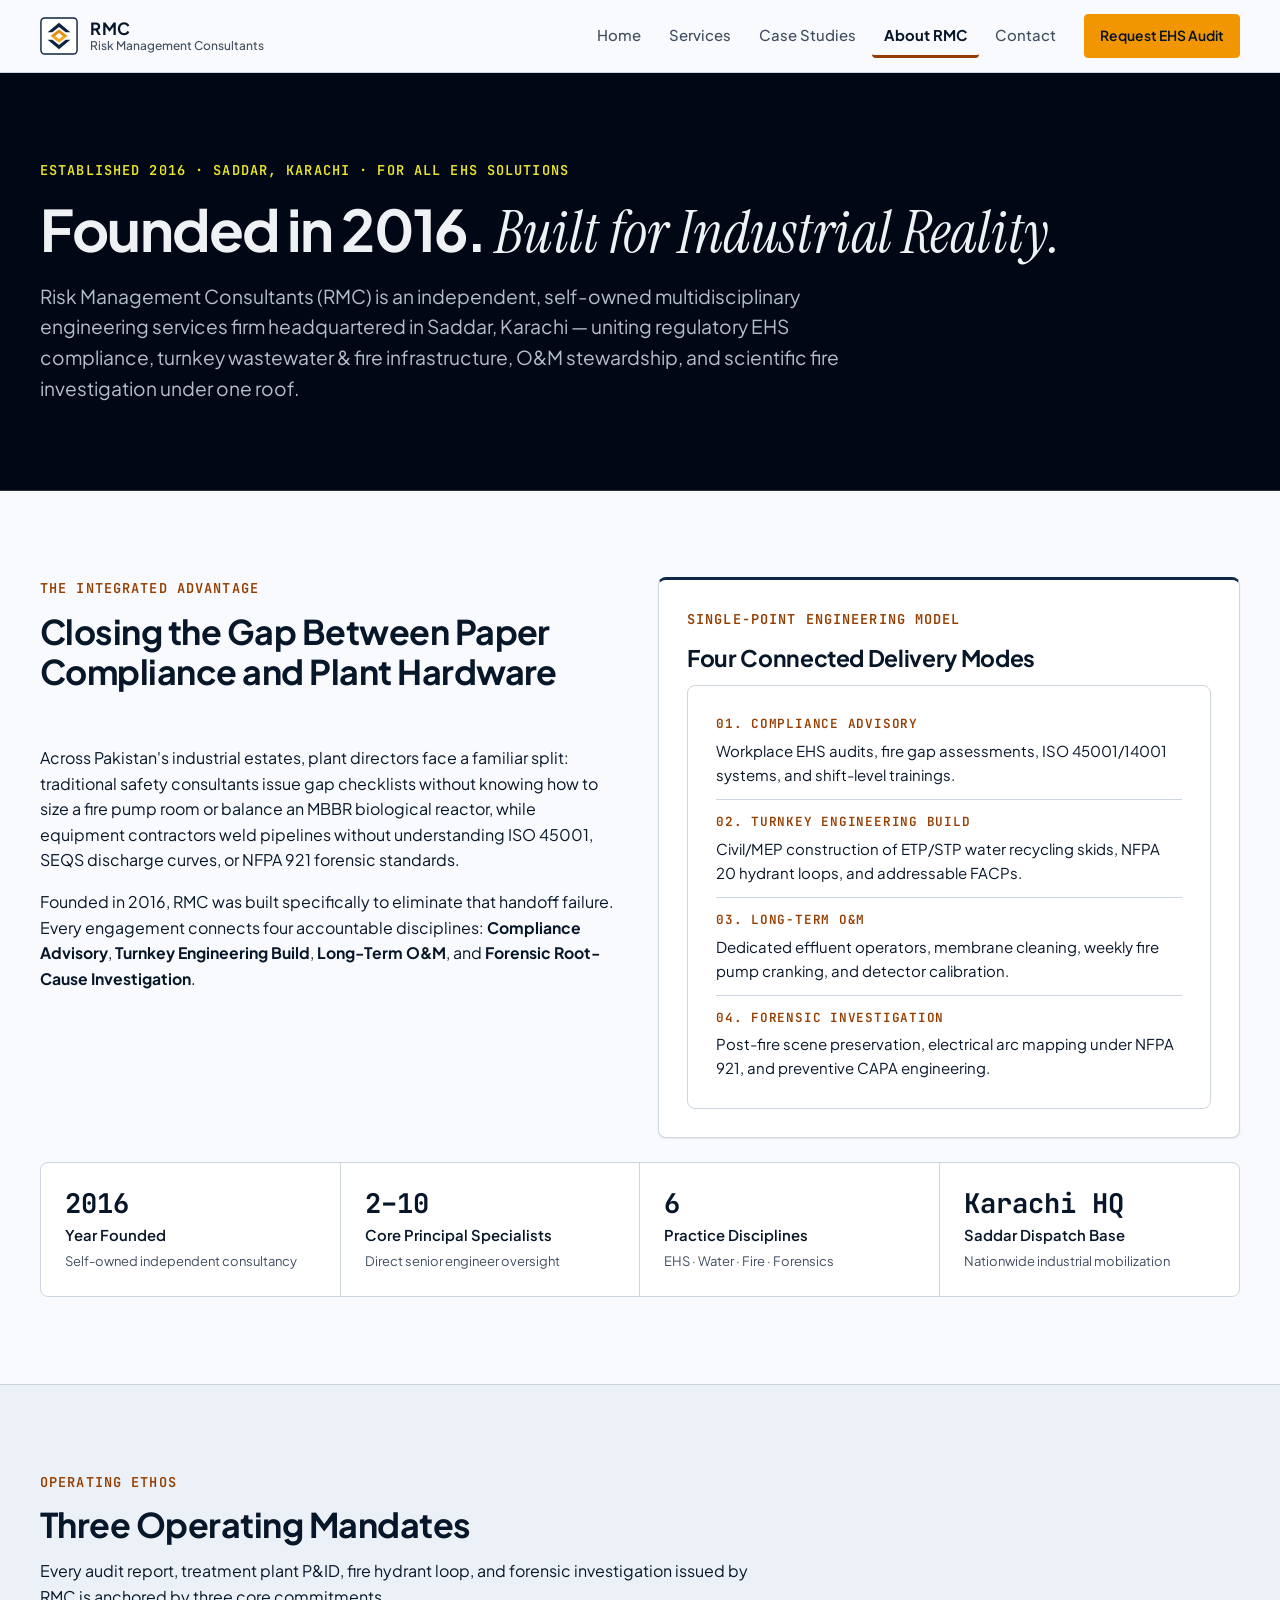
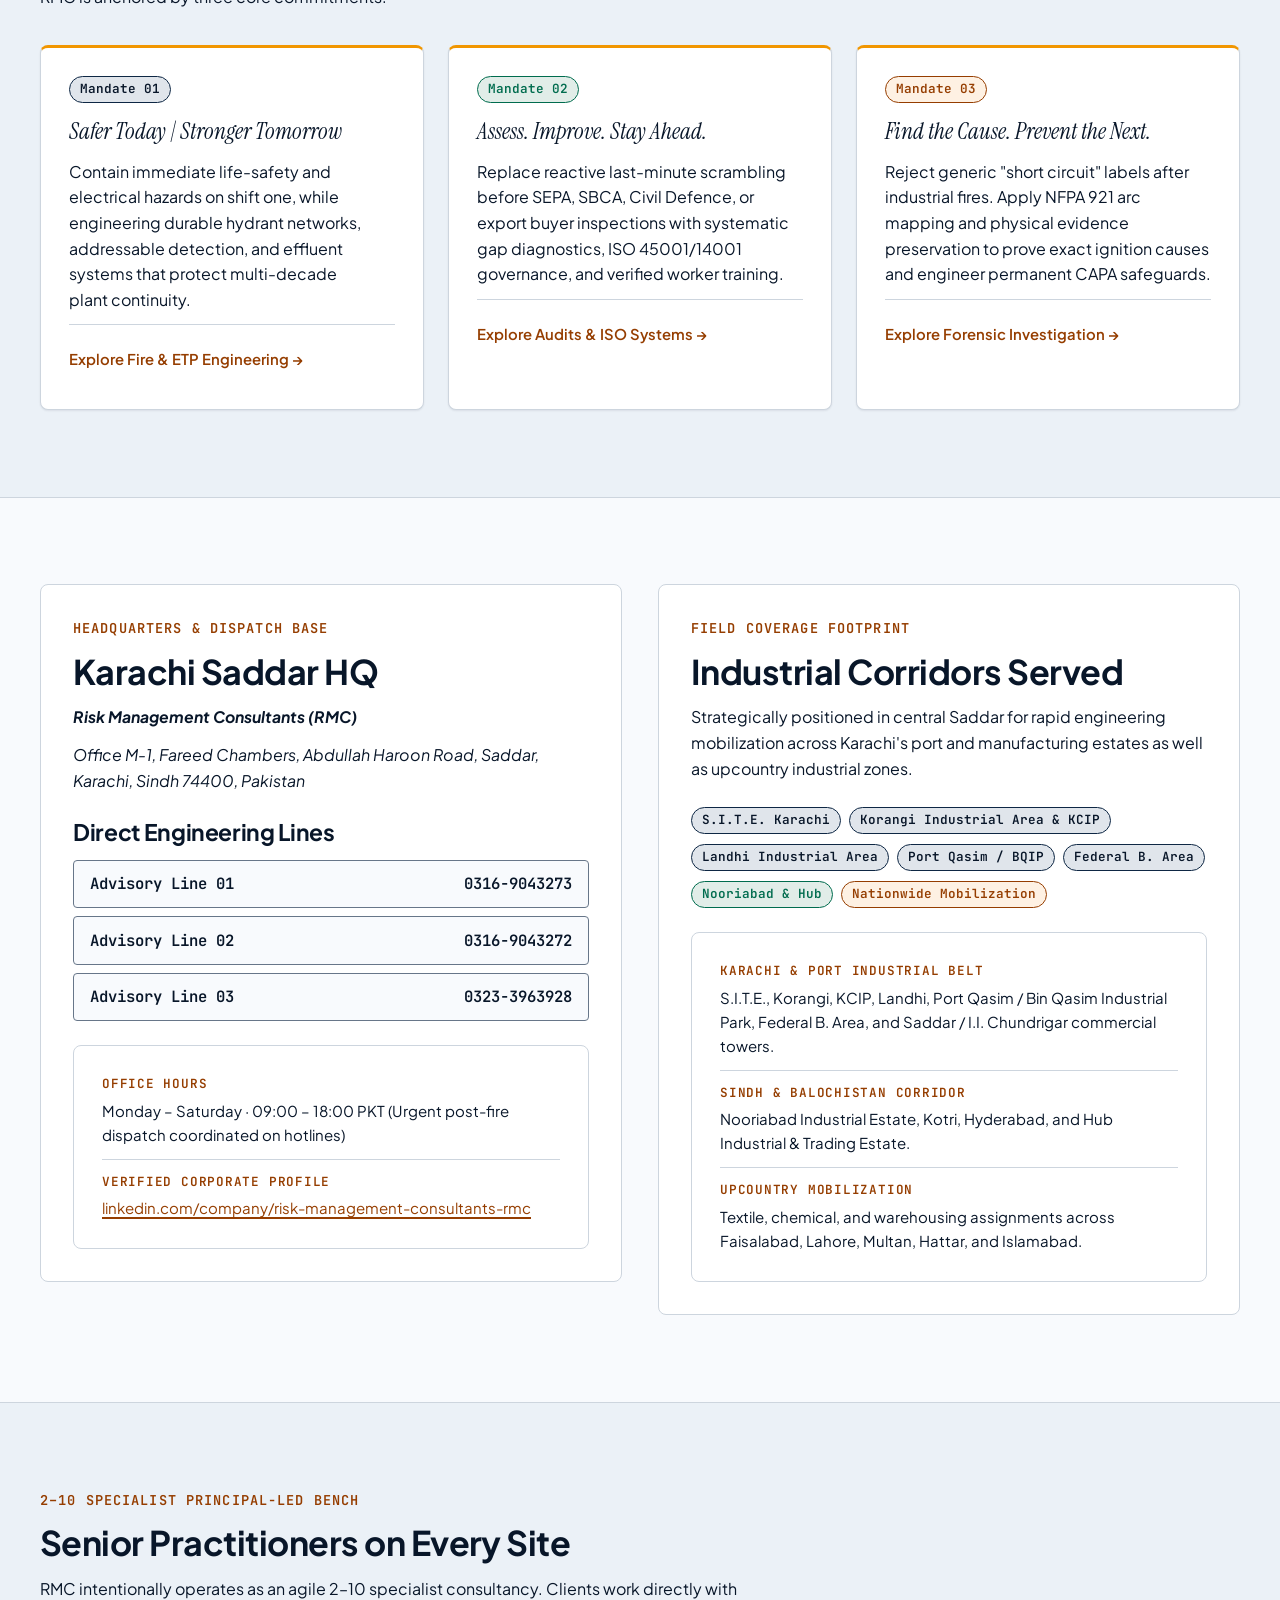
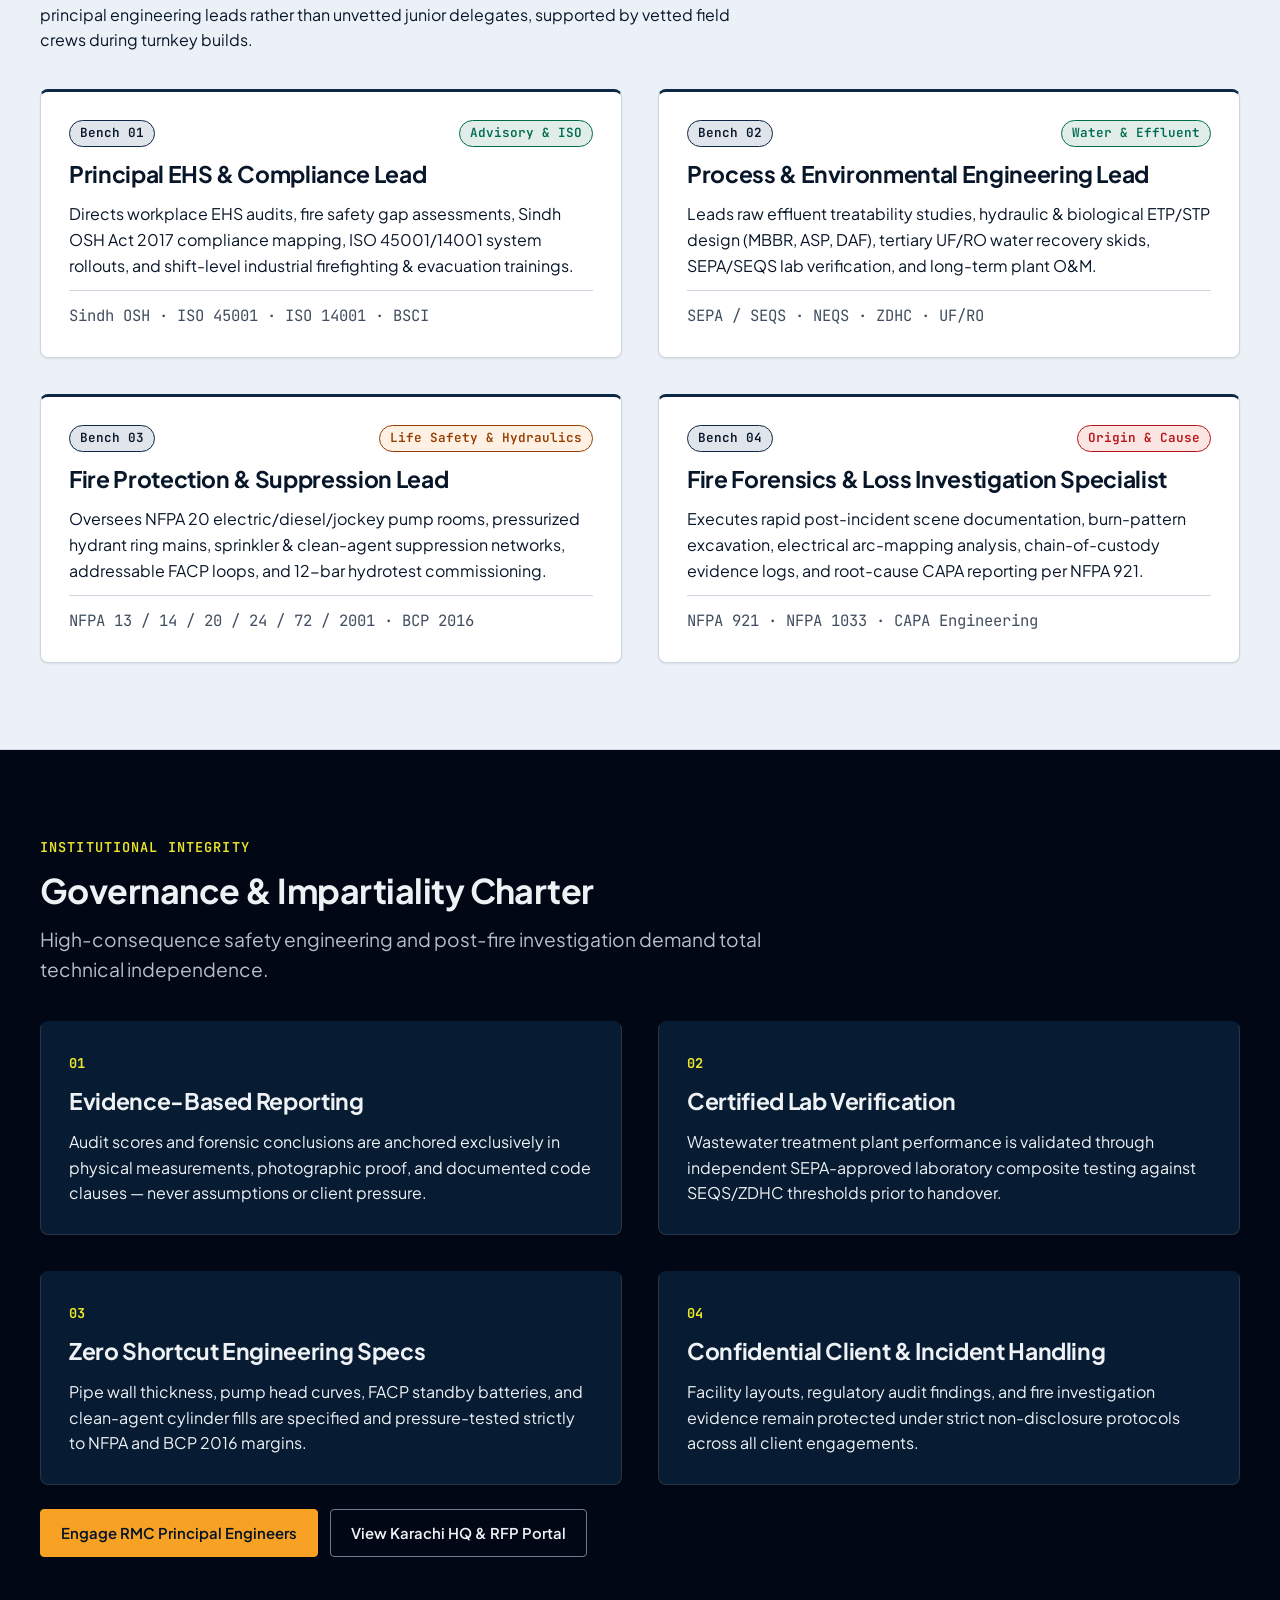
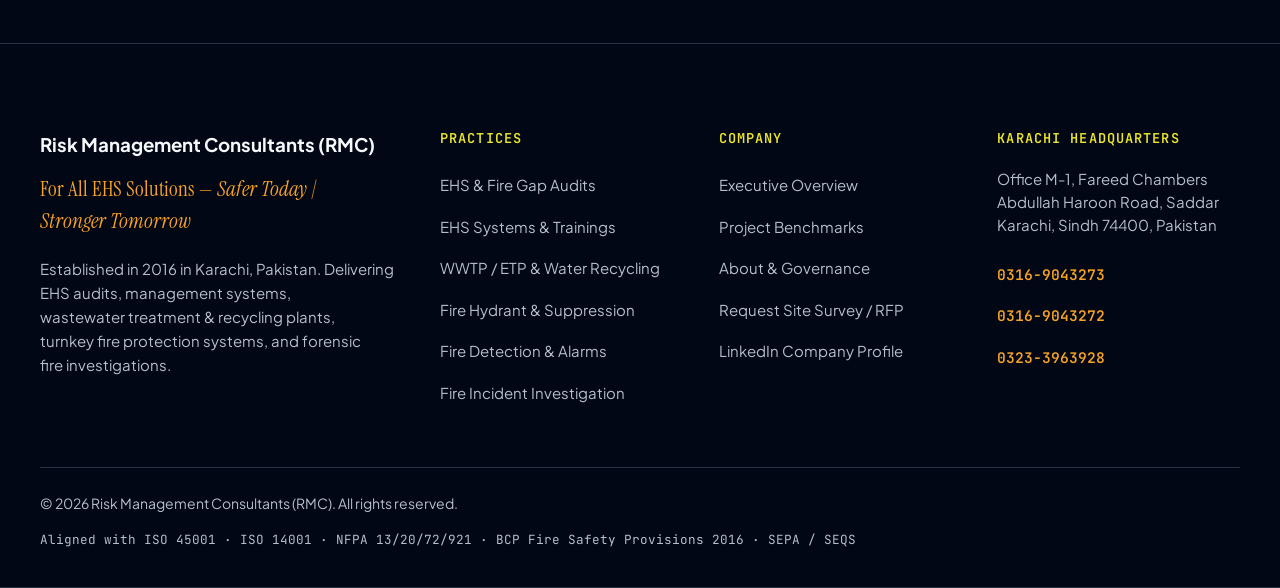
==== about.html @ 57f027bb "Initial release: Risk Management Consultants (RMC) multi-page website" ====
<!DOCTYPE html>
<html lang="en">
<head>
  <meta charset="utf-8">
  <meta name="viewport" content="width=device-width, initial-scale=1.0">
  <meta name="color-scheme" content="light dark">
  <title>About RMC &amp; Governance Charter | Risk Management Consultants (RMC)</title>
  <meta name="description" content="Established in 2016 in Saddar, Karachi, Risk Management Consultants (RMC) is a principal-led industrial EHS, wastewater treatment, fire protection engineering, and NFPA 921 fire investigation consultancy.">
  <link rel="icon" href="assets/favicon.svg" type="image/svg+xml">
  <link rel="preconnect" href="https://fonts.googleapis.com">
  <link rel="preconnect" href="https://fonts.gstatic.com" crossorigin>
  <link href="https://fonts.googleapis.com/css2?family=Instrument+Serif:ital@0;1&family=JetBrains+Mono:wght@400;500;600&family=Plus+Jakarta+Sans:wght@400;500;600;700&display=swap" rel="stylesheet">
  <link rel="expect" href="#main-content" blocking="render">
  <link rel="stylesheet" href="styles/main.css">
  <script type="module" src="scripts/main.js"></script>
</head>
<body>
  <a class="skip-link" href="#main-content">Skip to main content</a>

  <header class="site-header" id="site-header">
    <div class="header-inner container">
      <a class="site-logo" href="index.html" aria-label="Risk Management Consultants (RMC) — Home">
        <svg class="rmc-mark" width="38" height="38" viewBox="0 0 40 40" aria-hidden="true">
          <rect x="1" y="1" width="38" height="38" rx="4" fill="#FFFFFF" stroke="#0F223D" stroke-width="1.5"/>
          <polygon points="20,6 32,16 27,16 20,10.5 13,16 8,16" fill="#0F223D"/>
          <polygon points="20,13 29,20 24,20 20,16.8 16,20 11,20" fill="#E88D14"/>
          <polygon points="20,34 32,24 27,24 20,29.5 13,24 8,24" fill="#0F223D"/>
          <polygon points="20,27 29,20 24,20 20,23.2 16,20 11,20" fill="#F5A623"/>
        </svg>
        <span class="site-logo-text">
          <strong class="site-logo-abbr">RMC</strong>
          <span class="site-logo-sub">Risk Management Consultants</span>
        </span>
      </a>

      <nav class="site-nav" aria-label="Primary">
        <button
          class="menu-button"
          type="button"
          popovertarget="site-menu"
          popovertargetaction="toggle"
          aria-controls="site-menu"
        >
          <svg width="20" height="20" viewBox="0 0 24 24" fill="none" stroke="currentColor" stroke-width="2" aria-hidden="true">
            <line x1="3" y1="6" x2="21" y2="6"/>
            <line x1="3" y1="12" x2="21" y2="12"/>
            <line x1="3" y1="18" x2="21" y2="18"/>
          </svg>
          <span>Menu</span>
        </button>

        <ul id="site-menu" class="site-menu" popover="auto">
          <li><a href="index.html">Home</a></li>
          <li><a href="services.html">Services</a></li>
          <li><a href="case-studies.html">Case Studies</a></li>
          <li><a href="about.html" aria-current="page">About RMC</a></li>
          <li><a href="contact.html">Contact</a></li>
          <li class="site-menu-cta">
            <button
              type="button"
              class="btn btn--primary btn--sm"
              command="show-modal"
              commandfor="consultation-modal"
              data-open-consultation
            >
              Request EHS Audit
            </button>
          </li>
        </ul>
      </nav>
    </div>
  </header>

  <main id="main-content">
    <!-- Band 1: Page Hero -->
    <section class="band band--navy">
      <div class="container">
        <div class="stack-md">
          <p class="eyebrow">Established 2016 · Saddar, Karachi · For All EHS Solutions</p>
          <h1 class="display-title">Founded in 2016. <span class="serif-accent">Built for Industrial Reality.</span></h1>
          <p class="lead">
            Risk Management Consultants (RMC) is an independent, self-owned multidisciplinary engineering services firm
            headquartered in Saddar, Karachi — uniting regulatory EHS compliance, turnkey wastewater &amp; fire
            infrastructure, O&amp;M stewardship, and scientific fire investigation under one roof.
          </p>
        </div>
      </div>
    </section>

    <!-- Band 2: Who We Are & Integrated Advantage -->
    <section class="band band--surface">
      <div class="container">
        <div class="two-col-grid">
          <div class="prose">
            <div class="section-header">
              <p class="eyebrow">The Integrated Advantage</p>
              <h2>Closing the Gap Between Paper Compliance and Plant Hardware</h2>
            </div>
            <p>
              Across Pakistan's industrial estates, plant directors face a familiar split: traditional safety consultants
              issue gap checklists without knowing how to size a fire pump room or balance an MBBR biological reactor,
              while equipment contractors weld pipelines without understanding ISO 45001, SEQS discharge curves, or
              NFPA 921 forensic standards.
            </p>
            <p>
              Founded in 2016, RMC was built specifically to eliminate that handoff failure. Every engagement connects
              four accountable disciplines: <strong>Compliance Advisory</strong>, <strong>Turnkey Engineering Build</strong>,
              <strong>Long-Term O&amp;M</strong>, and <strong>Forensic Root-Cause Investigation</strong>.
            </p>
          </div>

          <div class="card">
            <p class="eyebrow">Single-Point Engineering Model</p>
            <h3>Four Connected Delivery Modes</h3>
            <dl class="spec-sheet">
              <div class="spec-row">
                <dt>01. Compliance Advisory</dt>
                <dd>Workplace EHS audits, fire gap assessments, ISO 45001/14001 systems, and shift-level trainings.</dd>
              </div>
              <div class="spec-row">
                <dt>02. Turnkey Engineering Build</dt>
                <dd>Civil/MEP construction of ETP/STP water recycling skids, NFPA 20 hydrant loops, and addressable FACPs.</dd>
              </div>
              <div class="spec-row">
                <dt>03. Long-Term O&amp;M</dt>
                <dd>Dedicated effluent operators, membrane cleaning, weekly fire pump cranking, and detector calibration.</dd>
              </div>
              <div class="spec-row">
                <dt>04. Forensic Investigation</dt>
                <dd>Post-fire scene preservation, electrical arc mapping under NFPA 921, and preventive CAPA engineering.</dd>
              </div>
            </dl>
          </div>
        </div>

        <div class="metric-strip mt-lg" aria-label="RMC Institutional Profile">
          <div class="metric-item">
            <span class="metric-value">2016</span>
            <span class="metric-label">Year Founded</span>
            <span class="metric-note">Self-owned independent consultancy</span>
          </div>
          <div class="metric-item">
            <span class="metric-value">2–10</span>
            <span class="metric-label">Core Principal Specialists</span>
            <span class="metric-note">Direct senior engineer oversight</span>
          </div>
          <div class="metric-item">
            <span class="metric-value">6</span>
            <span class="metric-label">Practice Disciplines</span>
            <span class="metric-note">EHS · Water · Fire · Forensics</span>
          </div>
          <div class="metric-item">
            <span class="metric-value">Karachi HQ</span>
            <span class="metric-label">Saddar Dispatch Base</span>
            <span class="metric-note">Nationwide industrial mobilization</span>
          </div>
        </div>
      </div>
    </section>

    <!-- Band 3: Three Operating Mandates -->
    <section class="band band--tinted">
      <div class="container">
        <div class="section-header">
          <p class="eyebrow">Operating Ethos</p>
          <h2>Three Operating Mandates</h2>
          <p>
            Every audit report, treatment plant P&amp;ID, fire hydrant loop, and forensic investigation issued by RMC
            is anchored by three core commitments.
          </p>
        </div>

        <div class="grid-3">
          <article class="mandate-card">
            <div class="card-top">
              <span class="badge badge--navy">Mandate 01</span>
            </div>
            <h3><span class="serif-accent">Safer Today | Stronger Tomorrow</span></h3>
            <div class="card-body">
              <p>
                Contain immediate life-safety and electrical hazards on shift one, while engineering durable hydrant
                networks, addressable detection, and effluent systems that protect multi-decade plant continuity.
              </p>
            </div>
            <div class="card-footer">
              <a class="card-link" href="services.html#fire-hydrant-suppression">Explore Fire &amp; ETP Engineering &rarr;</a>
            </div>
          </article>

          <article class="mandate-card">
            <div class="card-top">
              <span class="badge badge--teal">Mandate 02</span>
            </div>
            <h3><span class="serif-accent">Assess. Improve. Stay Ahead.</span></h3>
            <div class="card-body">
              <p>
                Replace reactive last-minute scrambling before SEPA, SBCA, Civil Defence, or export buyer inspections
                with systematic gap diagnostics, ISO 45001/14001 governance, and verified worker training.
              </p>
            </div>
            <div class="card-footer">
              <a class="card-link" href="services.html#ehs-audits">Explore Audits &amp; ISO Systems &rarr;</a>
            </div>
          </article>

          <article class="mandate-card">
            <div class="card-top">
              <span class="badge badge--amber">Mandate 03</span>
            </div>
            <h3><span class="serif-accent">Find the Cause. Prevent the Next.</span></h3>
            <div class="card-body">
              <p>
                Reject generic "short circuit" labels after industrial fires. Apply NFPA 921 arc mapping and physical
                evidence preservation to prove exact ignition causes and engineer permanent CAPA safeguards.
              </p>
            </div>
            <div class="card-footer">
              <a class="card-link" href="services.html#fire-investigation">Explore Forensic Investigation &rarr;</a>
            </div>
          </article>
        </div>
      </div>
    </section>

    <!-- Band 4: Karachi HQ & Industrial Corridors -->
    <section class="band band--surface">
      <div class="container">
        <div class="two-col-grid">
          <div class="hq-directory">
            <div class="stack-sm">
              <p class="eyebrow">Headquarters &amp; Dispatch Base</p>
              <h2>Karachi Saddar HQ</h2>
              <address class="stack-sm">
                <strong>Risk Management Consultants (RMC)</strong>
                <span>Office M-1, Fareed Chambers, Abdullah Haroon Road, Saddar, Karachi, Sindh 74400, Pakistan</span>
              </address>
            </div>

            <div class="stack-sm">
              <h3>Direct Engineering Lines</h3>
              <ul class="phone-list">
                <li><a class="phone-link" href="tel:+923169043273"><span>Advisory Line 01</span><span>0316-9043273</span></a></li>
                <li><a class="phone-link" href="tel:+923169043272"><span>Advisory Line 02</span><span>0316-9043272</span></a></li>
                <li><a class="phone-link" href="tel:+923233963928"><span>Advisory Line 03</span><span>0323-3963928</span></a></li>
              </ul>
            </div>

            <dl class="spec-sheet">
              <div class="spec-row">
                <dt>Office Hours</dt>
                <dd>Monday – Saturday · 09:00 – 18:00 PKT (Urgent post-fire dispatch coordinated on hotlines)</dd>
              </div>
              <div class="spec-row">
                <dt>Verified Corporate Profile</dt>
                <dd>
                  <a href="https://pk.linkedin.com/company/risk-management-consultants-rmc" target="_blank" rel="noopener noreferrer">
                    linkedin.com/company/risk-management-consultants-rmc
                  </a>
                </dd>
              </div>
            </dl>
          </div>

          <div class="contact-card">
            <div class="stack-sm">
              <p class="eyebrow">Field Coverage Footprint</p>
              <h2>Industrial Corridors Served</h2>
              <p>
                Strategically positioned in central Saddar for rapid engineering mobilization across Karachi's port and
                manufacturing estates as well as upcountry industrial zones.
              </p>
            </div>

            <ul class="corridor-list">
              <li><span class="badge badge--navy">S.I.T.E. Karachi</span></li>
              <li><span class="badge badge--navy">Korangi Industrial Area &amp; KCIP</span></li>
              <li><span class="badge badge--navy">Landhi Industrial Area</span></li>
              <li><span class="badge badge--navy">Port Qasim / BQIP</span></li>
              <li><span class="badge badge--navy">Federal B. Area</span></li>
              <li><span class="badge badge--teal">Nooriabad &amp; Hub</span></li>
              <li><span class="badge badge--amber">Nationwide Mobilization</span></li>
            </ul>

            <dl class="spec-sheet">
              <div class="spec-row">
                <dt>Karachi &amp; Port Industrial Belt</dt>
                <dd>S.I.T.E., Korangi, KCIP, Landhi, Port Qasim / Bin Qasim Industrial Park, Federal B. Area, and Saddar / I.I. Chundrigar commercial towers.</dd>
              </div>
              <div class="spec-row">
                <dt>Sindh &amp; Balochistan Corridor</dt>
                <dd>Nooriabad Industrial Estate, Kotri, Hyderabad, and Hub Industrial &amp; Trading Estate.</dd>
              </div>
              <div class="spec-row">
                <dt>Upcountry Mobilization</dt>
                <dd>Textile, chemical, and warehousing assignments across Faisalabad, Lahore, Multan, Hattar, and Islamabad.</dd>
              </div>
            </dl>
          </div>
        </div>
      </div>
    </section>

    <!-- Band 5: Principal-Led Specialist Engineering Bench -->
    <section class="band band--tinted">
      <div class="container">
        <div class="section-header">
          <p class="eyebrow">2–10 Specialist Principal-Led Bench</p>
          <h2>Senior Practitioners on Every Site</h2>
          <p>
            RMC intentionally operates as an agile 2–10 specialist consultancy. Clients work directly with principal
            engineering leads rather than unvetted junior delegates, supported by vetted field crews during turnkey builds.
          </p>
        </div>

        <div class="two-col-grid">
          <article class="team-card">
            <div class="card-top">
              <span class="badge badge--navy">Bench 01</span>
              <span class="badge badge--teal">Advisory &amp; ISO</span>
            </div>
            <h3>Principal EHS &amp; Compliance Lead</h3>
            <div class="card-body">
              <p>
                Directs workplace EHS audits, fire safety gap assessments, Sindh OSH Act 2017 compliance mapping,
                ISO 45001/14001 system rollouts, and shift-level industrial firefighting &amp; evacuation trainings.
              </p>
            </div>
            <div class="card-footer">
              <span class="text-mono text-muted">Sindh OSH · ISO 45001 · ISO 14001 · BSCI</span>
            </div>
          </article>

          <article class="team-card">
            <div class="card-top">
              <span class="badge badge--navy">Bench 02</span>
              <span class="badge badge--teal">Water &amp; Effluent</span>
            </div>
            <h3>Process &amp; Environmental Engineering Lead</h3>
            <div class="card-body">
              <p>
                Leads raw effluent treatability studies, hydraulic &amp; biological ETP/STP design (MBBR, ASP, DAF),
                tertiary UF/RO water recovery skids, SEPA/SEQS lab verification, and long-term plant O&amp;M.
              </p>
            </div>
            <div class="card-footer">
              <span class="text-mono text-muted">SEPA / SEQS · NEQS · ZDHC · UF/RO</span>
            </div>
          </article>

          <article class="team-card">
            <div class="card-top">
              <span class="badge badge--navy">Bench 03</span>
              <span class="badge badge--amber">Life Safety &amp; Hydraulics</span>
            </div>
            <h3>Fire Protection &amp; Suppression Lead</h3>
            <div class="card-body">
              <p>
                Oversees NFPA 20 electric/diesel/jockey pump rooms, pressurized hydrant ring mains, sprinkler &amp;
                clean-agent suppression networks, addressable FACP loops, and 12-bar hydrotest commissioning.
              </p>
            </div>
            <div class="card-footer">
              <span class="text-mono text-muted">NFPA 13 / 14 / 20 / 24 / 72 / 2001 · BCP 2016</span>
            </div>
          </article>

          <article class="team-card">
            <div class="card-top">
              <span class="badge badge--navy">Bench 04</span>
              <span class="badge badge--danger">Origin &amp; Cause</span>
            </div>
            <h3>Fire Forensics &amp; Loss Investigation Specialist</h3>
            <div class="card-body">
              <p>
                Executes rapid post-incident scene documentation, burn-pattern excavation, electrical arc-mapping
                analysis, chain-of-custody evidence logs, and root-cause CAPA reporting per NFPA 921.
              </p>
            </div>
            <div class="card-footer">
              <span class="text-mono text-muted">NFPA 921 · NFPA 1033 · CAPA Engineering</span>
            </div>
          </article>
        </div>
      </div>
    </section>

    <!-- Band 6: Governance & Impartiality Charter -->
    <section class="band band--navy">
      <div class="container">
        <div class="section-header">
          <p class="eyebrow">Institutional Integrity</p>
          <h2>Governance &amp; Impartiality Charter</h2>
          <p class="lead">
            High-consequence safety engineering and post-fire investigation demand total technical independence.
          </p>
        </div>

        <div class="two-col-grid">
          <article class="charter-card">
            <span class="index-num">01</span>
            <h3>Evidence-Based Reporting</h3>
            <p>
              Audit scores and forensic conclusions are anchored exclusively in physical measurements, photographic
              proof, and documented code clauses — never assumptions or client pressure.
            </p>
          </article>

          <article class="charter-card">
            <span class="index-num">02</span>
            <h3>Certified Lab Verification</h3>
            <p>
              Wastewater treatment plant performance is validated through independent SEPA-approved laboratory composite
              testing against SEQS/ZDHC thresholds prior to handover.
            </p>
          </article>

          <article class="charter-card">
            <span class="index-num">03</span>
            <h3>Zero Shortcut Engineering Specs</h3>
            <p>
              Pipe wall thickness, pump head curves, FACP standby batteries, and clean-agent cylinder fills are specified
              and pressure-tested strictly to NFPA and BCP 2016 margins.
            </p>
          </article>

          <article class="charter-card">
            <span class="index-num">04</span>
            <h3>Confidential Client &amp; Incident Handling</h3>
            <p>
              Facility layouts, regulatory audit findings, and fire investigation evidence remain protected under strict
              non-disclosure protocols across all client engagements.
            </p>
          </article>
        </div>

        <div class="btn-group mt-lg">
          <button
            type="button"
            class="btn btn--primary"
            command="show-modal"
            commandfor="consultation-modal"
            data-open-consultation
          >
            Engage RMC Principal Engineers
          </button>
          <a class="btn btn--ghost" href="contact.html">View Karachi HQ &amp; RFP Portal</a>
        </div>
      </div>
    </section>
  </main>

  <footer class="site-footer band band--navy">
    <div class="container">
      <div class="footer-grid">
        <div class="footer-brand">
          <p class="footer-title">Risk Management Consultants (RMC)</p>
          <p class="footer-tagline">For All EHS Solutions — <em>Safer Today | Stronger Tomorrow</em></p>
          <p class="footer-desc">
            Established in 2016 in Karachi, Pakistan. Delivering EHS audits, management systems,
            wastewater treatment &amp; recycling plants, turnkey fire protection systems, and forensic fire investigations.
          </p>
        </div>

        <nav class="footer-col" aria-label="Engineering Practices">
          <h2 class="footer-heading">Practices</h2>
          <ul class="footer-links">
            <li><a href="services.html#ehs-audits">EHS &amp; Fire Gap Audits</a></li>
            <li><a href="services.html#ehs-systems-training">EHS Systems &amp; Trainings</a></li>
            <li><a href="services.html#wastewater-recycling">WWTP / ETP &amp; Water Recycling</a></li>
            <li><a href="services.html#fire-hydrant-suppression">Fire Hydrant &amp; Suppression</a></li>
            <li><a href="services.html#fire-detection-alarm">Fire Detection &amp; Alarms</a></li>
            <li><a href="services.html#fire-investigation">Fire Incident Investigation</a></li>
          </ul>
        </nav>

        <nav class="footer-col" aria-label="Company Navigation">
          <h2 class="footer-heading">Company</h2>
          <ul class="footer-links">
            <li><a href="index.html">Executive Overview</a></li>
            <li><a href="case-studies.html">Project Benchmarks</a></li>
            <li><a href="about.html">About &amp; Governance</a></li>
            <li><a href="contact.html">Request Site Survey / RFP</a></li>
            <li><a href="https://pk.linkedin.com/company/risk-management-consultants-rmc" target="_blank" rel="noopener noreferrer">LinkedIn Company Profile</a></li>
          </ul>
        </nav>

        <div class="footer-col">
          <h2 class="footer-heading">Karachi Headquarters</h2>
          <address class="footer-address">
            Office M-1, Fareed Chambers<br>
            Abdullah Haroon Road, Saddar<br>
            Karachi, Sindh 74400, Pakistan
          </address>
          <ul class="footer-phones">
            <li><a href="tel:+923169043273">0316-9043273</a></li>
            <li><a href="tel:+923169043272">0316-9043272</a></li>
            <li><a href="tel:+923233963928">0323-3963928</a></li>
          </ul>
        </div>
      </div>

      <div class="footer-bottom">
        <p>&copy; <span data-year>2026</span> Risk Management Consultants (RMC). All rights reserved.</p>
        <p class="footer-standards">Aligned with ISO 45001 · ISO 14001 · NFPA 13/20/72/921 · BCP Fire Safety Provisions 2016 · SEPA / SEQS</p>
      </div>
    </div>
  </footer>

  <dialog id="consultation-modal" class="rmc-dialog" closedby="any" aria-labelledby="consultation-modal-title">
    <div class="rmc-dialog-shell">
      <div class="rmc-dialog-header">
        <div>
          <p class="eyebrow">Karachi HQ · Nationwide Dispatch</p>
          <h2 id="consultation-modal-title">Schedule an Engineering &amp; EHS Consultation</h2>
        </div>
        <form method="dialog">
          <button type="submit" value="close" class="btn-icon" aria-label="Close consultation dialog">
            <svg width="20" height="20" viewBox="0 0 24 24" fill="none" stroke="currentColor" stroke-width="2" aria-hidden="true">
              <path d="M18 6 6 18M6 6l12 12"/>
            </svg>
          </button>
        </form>
      </div>

      <form id="consultation-modal-form" class="rmc-form" method="post" action="contact.html#submitted" novalidate>
        <div class="rmc-form-grid">
          <div class="field-group">
            <label for="modal-name">Full Name <span aria-hidden="true">*</span></label>
            <input id="modal-name" name="name" type="text" autocomplete="name" required autofocus>
            <span class="field-error" id="modal-name-err" hidden>Please enter your full name.</span>
          </div>

          <div class="field-group">
            <label for="modal-company">Organization / Facility <span aria-hidden="true">*</span></label>
            <input id="modal-company" name="company" type="text" autocomplete="organization" required>
            <span class="field-error" id="modal-company-err" hidden>Please enter your company or plant name.</span>
          </div>

          <div class="field-group">
            <label for="modal-phone">Phone / WhatsApp <span aria-hidden="true">*</span></label>
            <span class="field-hint" id="modal-phone-hint">Format: +92 3XX XXXXXXX or 03XX-XXXXXXX</span>
            <input id="modal-phone" name="phone" type="tel" inputmode="tel" autocomplete="tel" aria-describedby="modal-phone-hint" required>
            <span class="field-error" id="modal-phone-err" hidden>Please provide a valid contact number.</span>
          </div>

          <div class="field-group">
            <label for="modal-email">Work Email <span aria-hidden="true">*</span></label>
            <input id="modal-email" name="email" type="email" inputmode="email" autocomplete="email" autocorrect="off" autocapitalize="none" spellcheck="false" required>
            <span class="field-error" id="modal-email-err" hidden>Please enter a valid work email address.</span>
          </div>
        </div>

        <div class="field-group">
          <label for="modal-service">Primary Engineering Practice <span aria-hidden="true">*</span></label>
          <select id="modal-service" name="service" required>
            <option value="" disabled selected>Select an EHS or engineering practice…</option>
            <option value="ehs-audits">EHS Audits &amp; Safety / Fire Gap Assessments</option>
            <option value="ehs-systems">EHS Management Systems (ISO 45001/14001) &amp; Trainings</option>
            <option value="wastewater">Wastewater Treatment (ETP/STP) &amp; Water Recycling Plant</option>
            <option value="fire-suppression">Fire Hydrant &amp; Automatic Fire Suppression System</option>
            <option value="fire-detection">Fire Detection &amp; Addressable Alarm System</option>
            <option value="fire-investigation">Fire Incident Investigation &amp; Origin/Cause Forensics</option>
          </select>
          <span class="field-error" id="modal-service-err" hidden>Please select the practice area you need.</span>
        </div>

        <div class="field-group">
          <label for="modal-scope">Site Location, Industrial Zone &amp; Brief</label>
          <span class="field-hint" id="modal-scope-hint">Include estate/city (e.g., Korangi, SITE, Port Qasim) and capacity or urgency.</span>
          <textarea id="modal-scope" name="scope" rows="3" aria-describedby="modal-scope-hint"></textarea>
        </div>

        <div class="rmc-dialog-actions">
          <button type="submit" class="btn btn--primary">Submit Consultation Brief</button>
          <a class="btn btn--ghost" href="tel:+923169043273">Urgent? Call 0316-9043273</a>
        </div>

        <div class="form-status" role="status" aria-live="polite" hidden></div>
      </form>
    </div>
  </dialog>
</body>
</html>
---- styles/main.css ----
@layer reset, base, theme, components, utilities;

@import "./tokens.css";
@import "./base.css";
@import "./layout.css";
@import "./components.css";
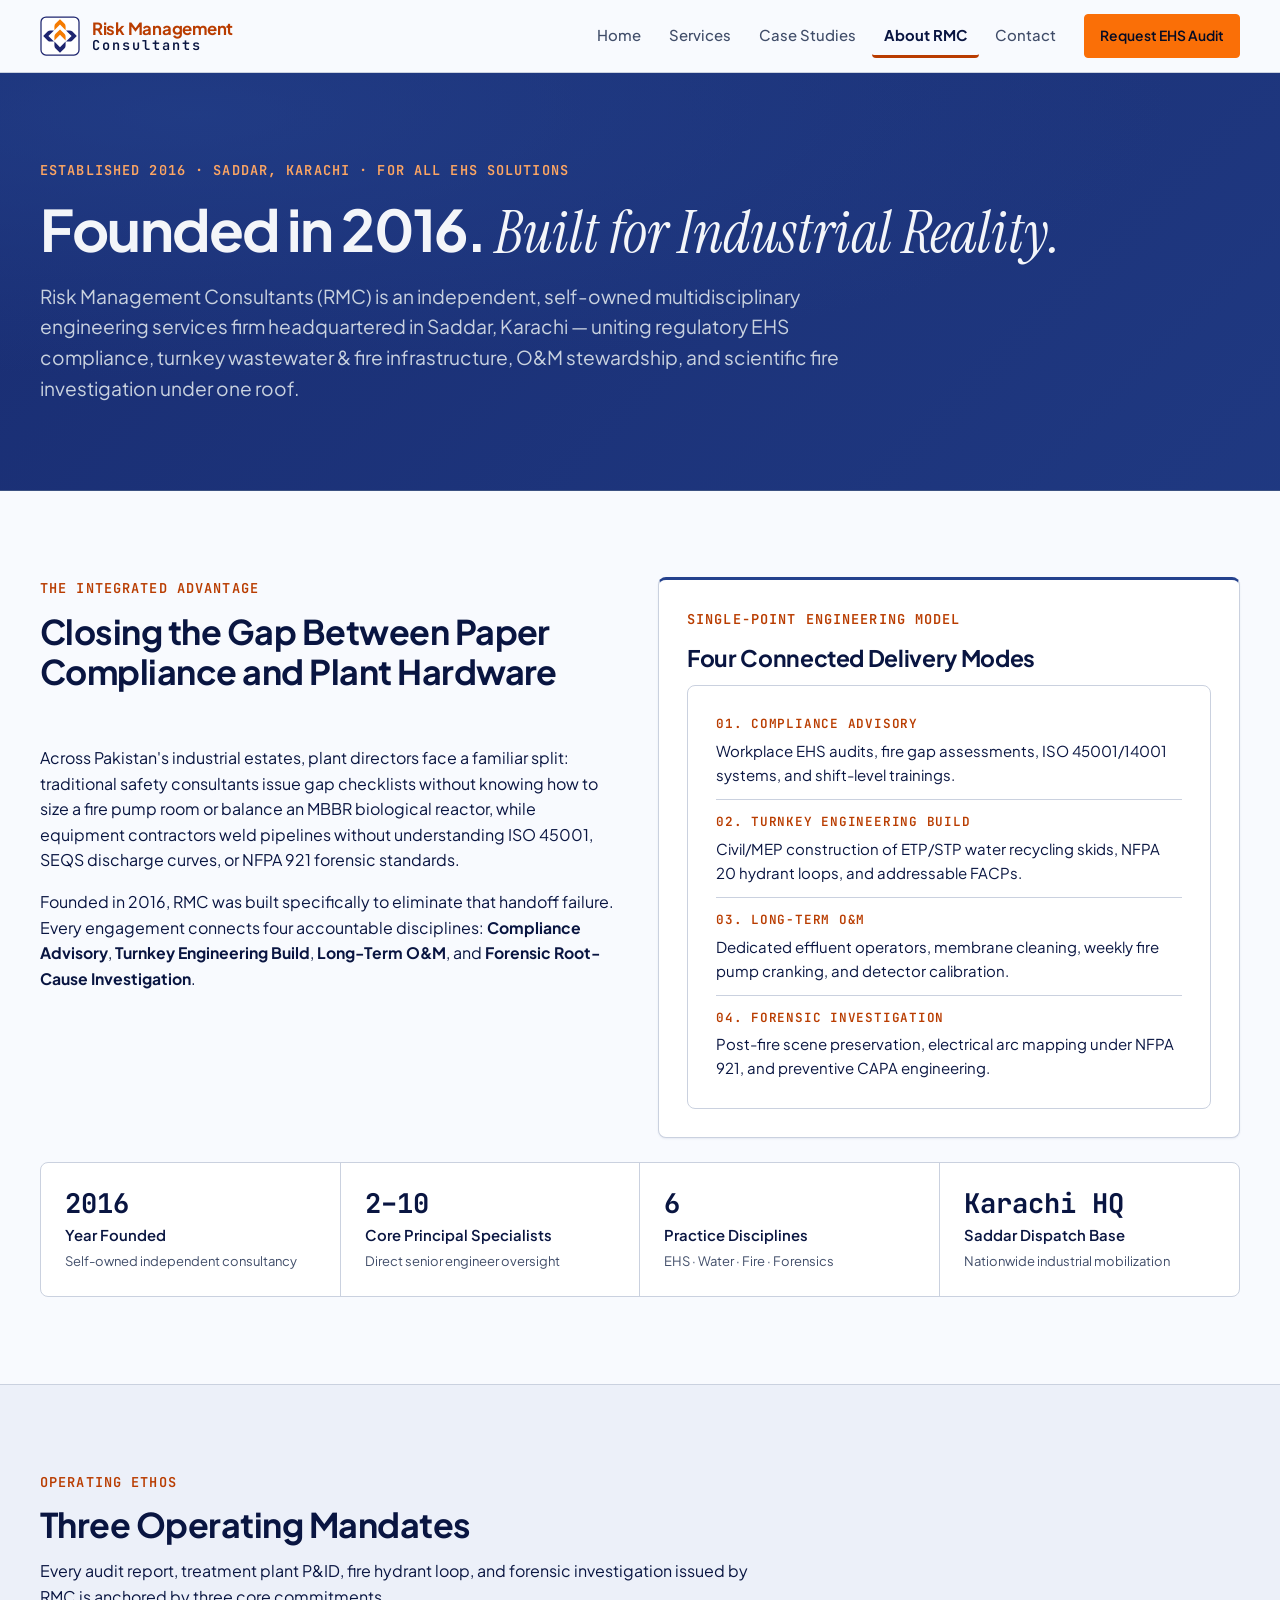
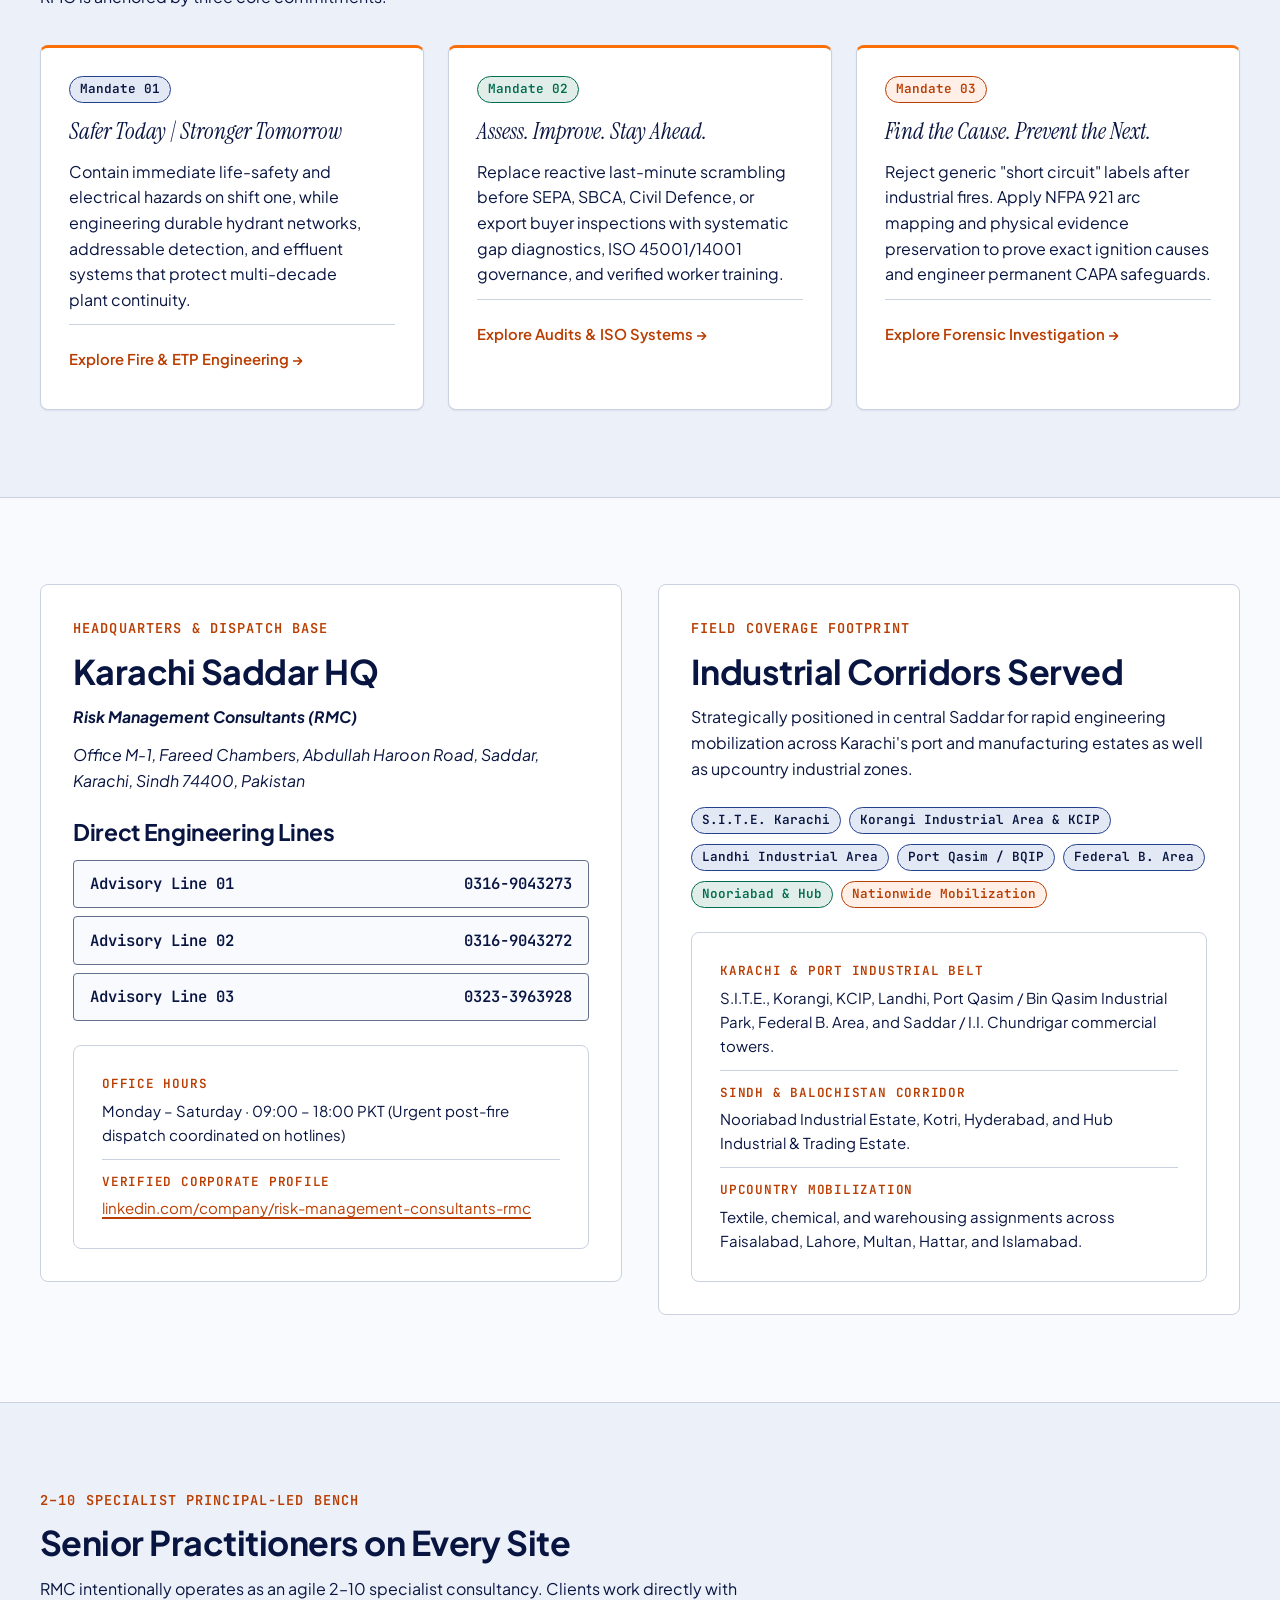
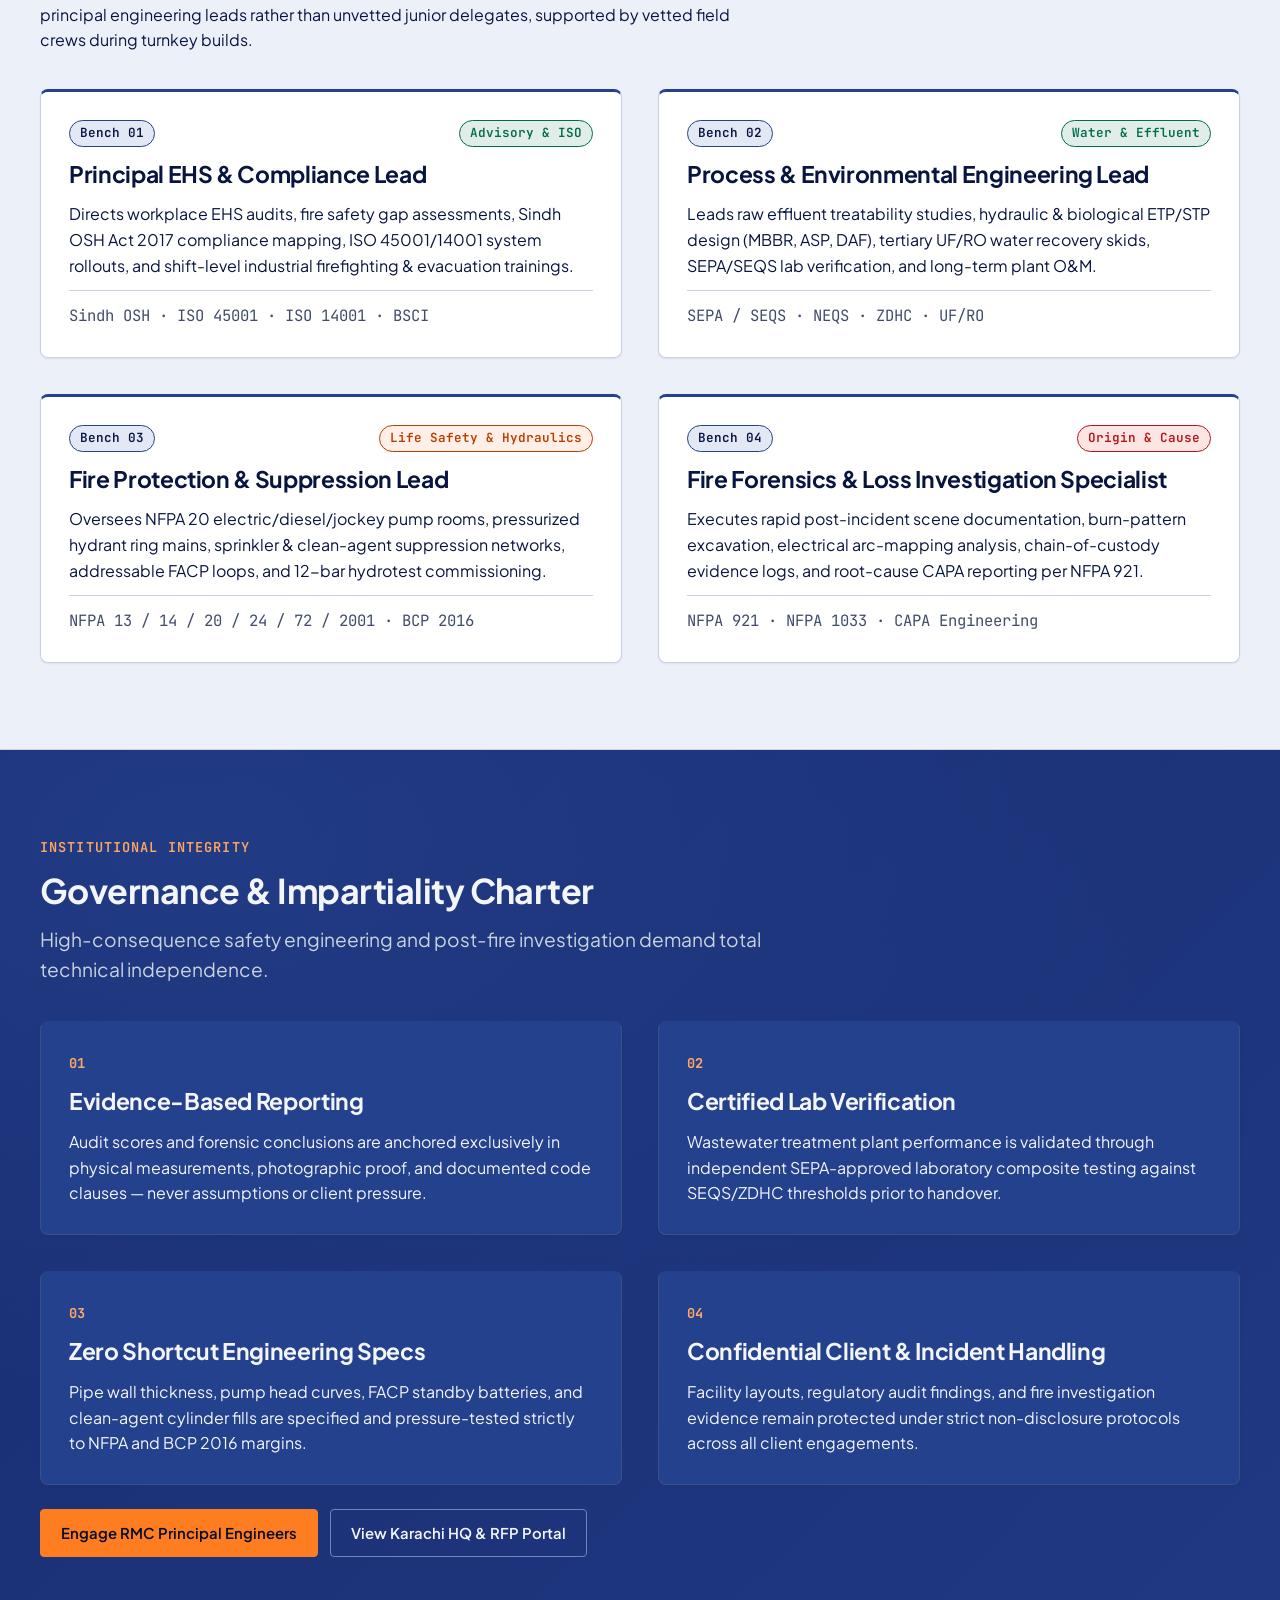
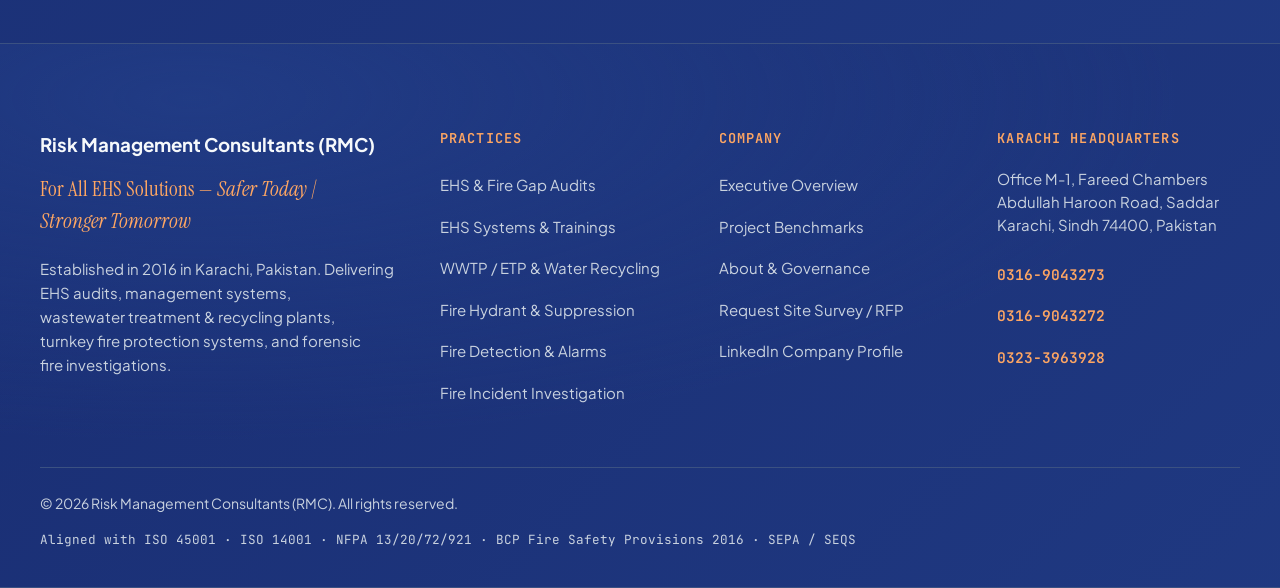
==== commit ab45274f: "Refresh brand palette with official RMC logo, lighter Royal Indigo-Blue & Vibrant Brand Orange" ====
--- a/about.html
+++ b/about.html
@@ -20,16 +20,17 @@
   <header class="site-header" id="site-header">
     <div class="header-inner container">
       <a class="site-logo" href="index.html" aria-label="Risk Management Consultants (RMC) — Home">
-        <svg class="rmc-mark" width="38" height="38" viewBox="0 0 40 40" aria-hidden="true">
-          <rect x="1" y="1" width="38" height="38" rx="4" fill="#FFFFFF" stroke="#0F223D" stroke-width="1.5"/>
-          <polygon points="20,6 32,16 27,16 20,10.5 13,16 8,16" fill="#0F223D"/>
-          <polygon points="20,13 29,20 24,20 20,16.8 16,20 11,20" fill="#E88D14"/>
-          <polygon points="20,34 32,24 27,24 20,29.5 13,24 8,24" fill="#0F223D"/>
-          <polygon points="20,27 29,20 24,20 20,23.2 16,20 11,20" fill="#F5A623"/>
+        <svg class="rmc-mark" width="40" height="40" viewBox="0 0 40 40" aria-hidden="true">
+          <rect x="1" y="1" width="38" height="38" rx="5" fill="#FFFFFF" stroke="#1E256F" stroke-width="1.25"/>
+          <path d="M20 3.2 L24.4 7.6 Q25.6 8.8 25.6 10.6 L25.6 14.2 L20 8.6 L14.4 14.2 L14.4 10.6 Q14.4 8.8 15.6 7.6 Z" fill="#F57B00"/>
+          <path d="M20 13.4 L24.4 17.8 Q25.6 19.0 25.6 20.8 L25.6 24.4 L20 18.8 L14.4 24.4 L14.4 20.8 Q14.4 19.0 15.6 17.8 Z" fill="#F57B00"/>
+          <path d="M3.2 20 L7.6 15.6 Q8.8 14.4 10.6 14.4 L14.0 14.4 L8.4 20 L14.0 25.6 L10.6 25.6 Q8.8 25.6 7.6 24.4 Z" fill="#1E256F"/>
+          <path d="M36.8 20 L32.4 15.6 Q31.2 14.4 29.4 14.4 L26.0 14.4 L31.6 20 L26.0 25.6 L29.4 25.6 Q31.2 25.6 32.4 24.4 Z" fill="#1E256F"/>
+          <path d="M20 36.8 L24.4 32.4 Q25.6 31.2 25.6 29.4 L25.6 25.6 L20 31.2 L14.4 25.6 L14.4 29.4 Q14.4 31.2 15.6 32.4 Z" fill="#1E256F"/>
         </svg>
         <span class="site-logo-text">
-          <strong class="site-logo-abbr">RMC</strong>
-          <span class="site-logo-sub">Risk Management Consultants</span>
+          <strong class="site-logo-abbr">Risk Management</strong>
+          <span class="site-logo-sub">Consultants</span>
         </span>
       </a>
 
